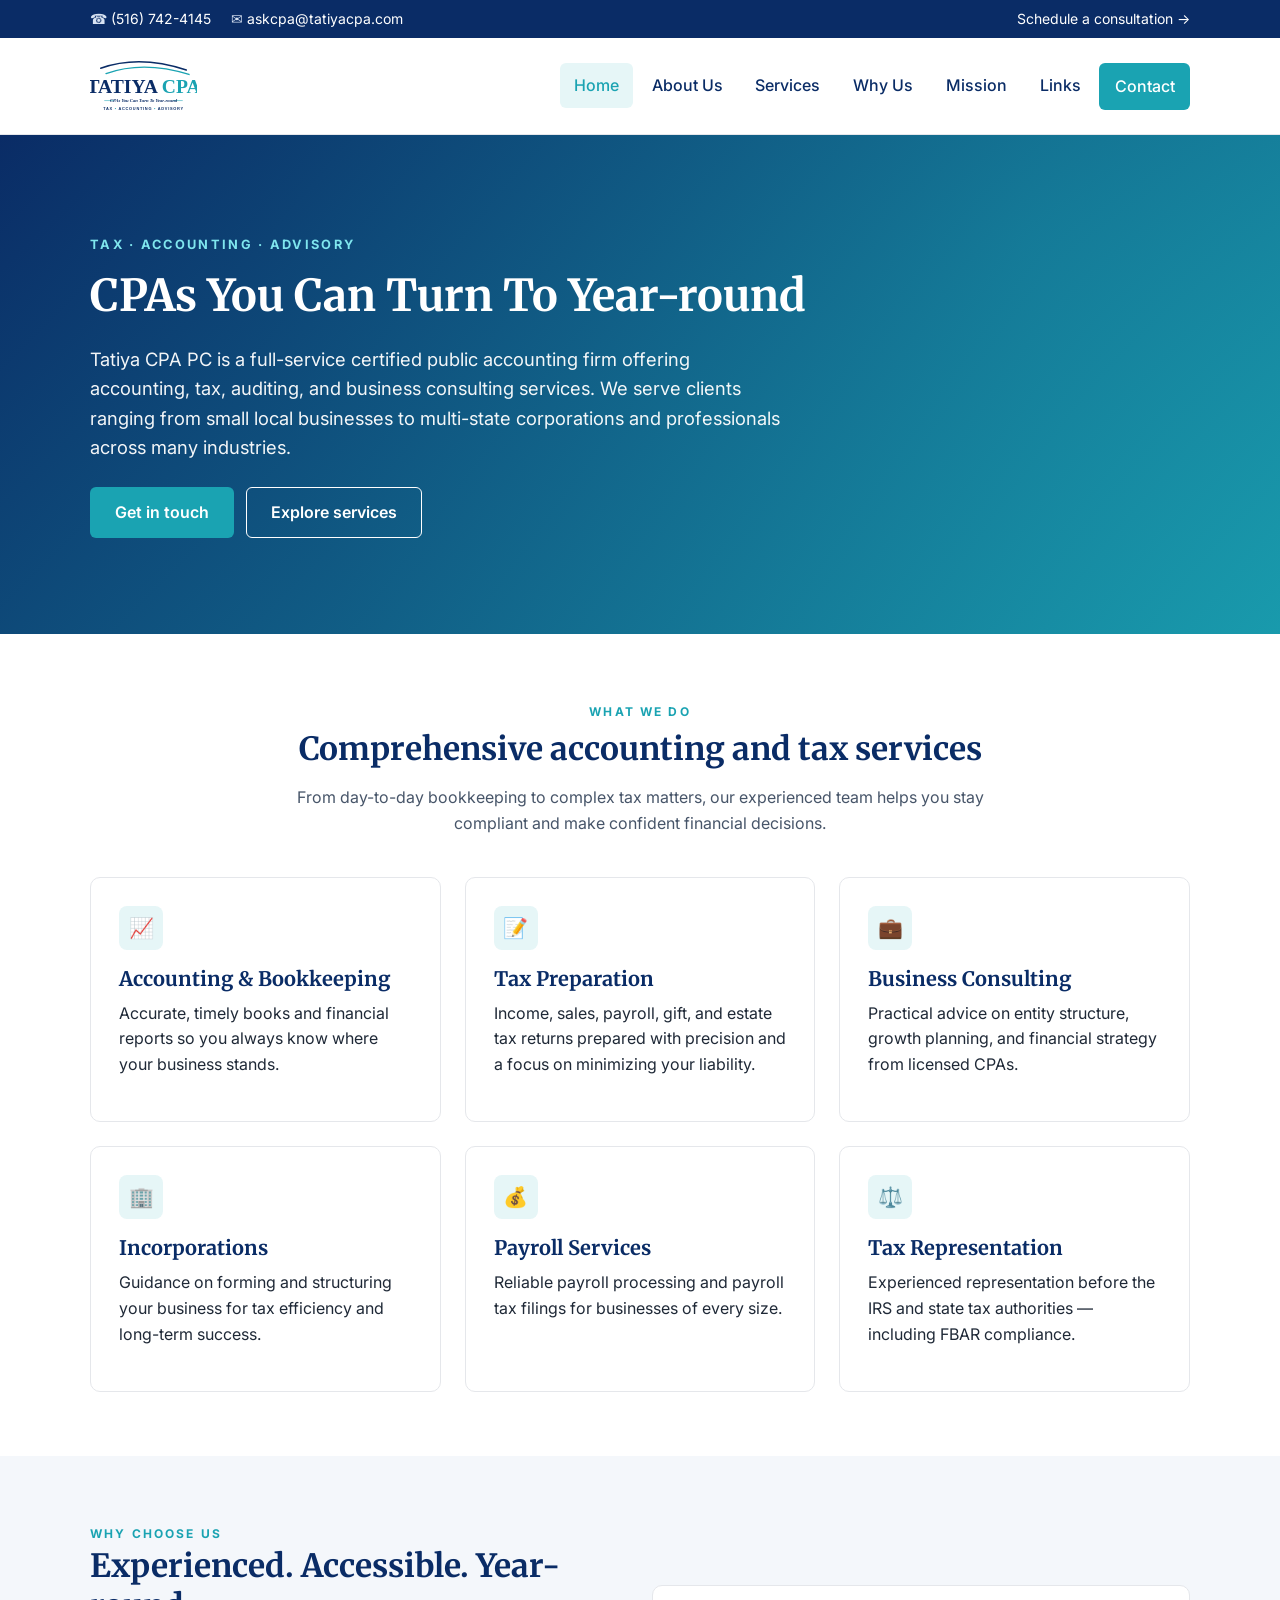
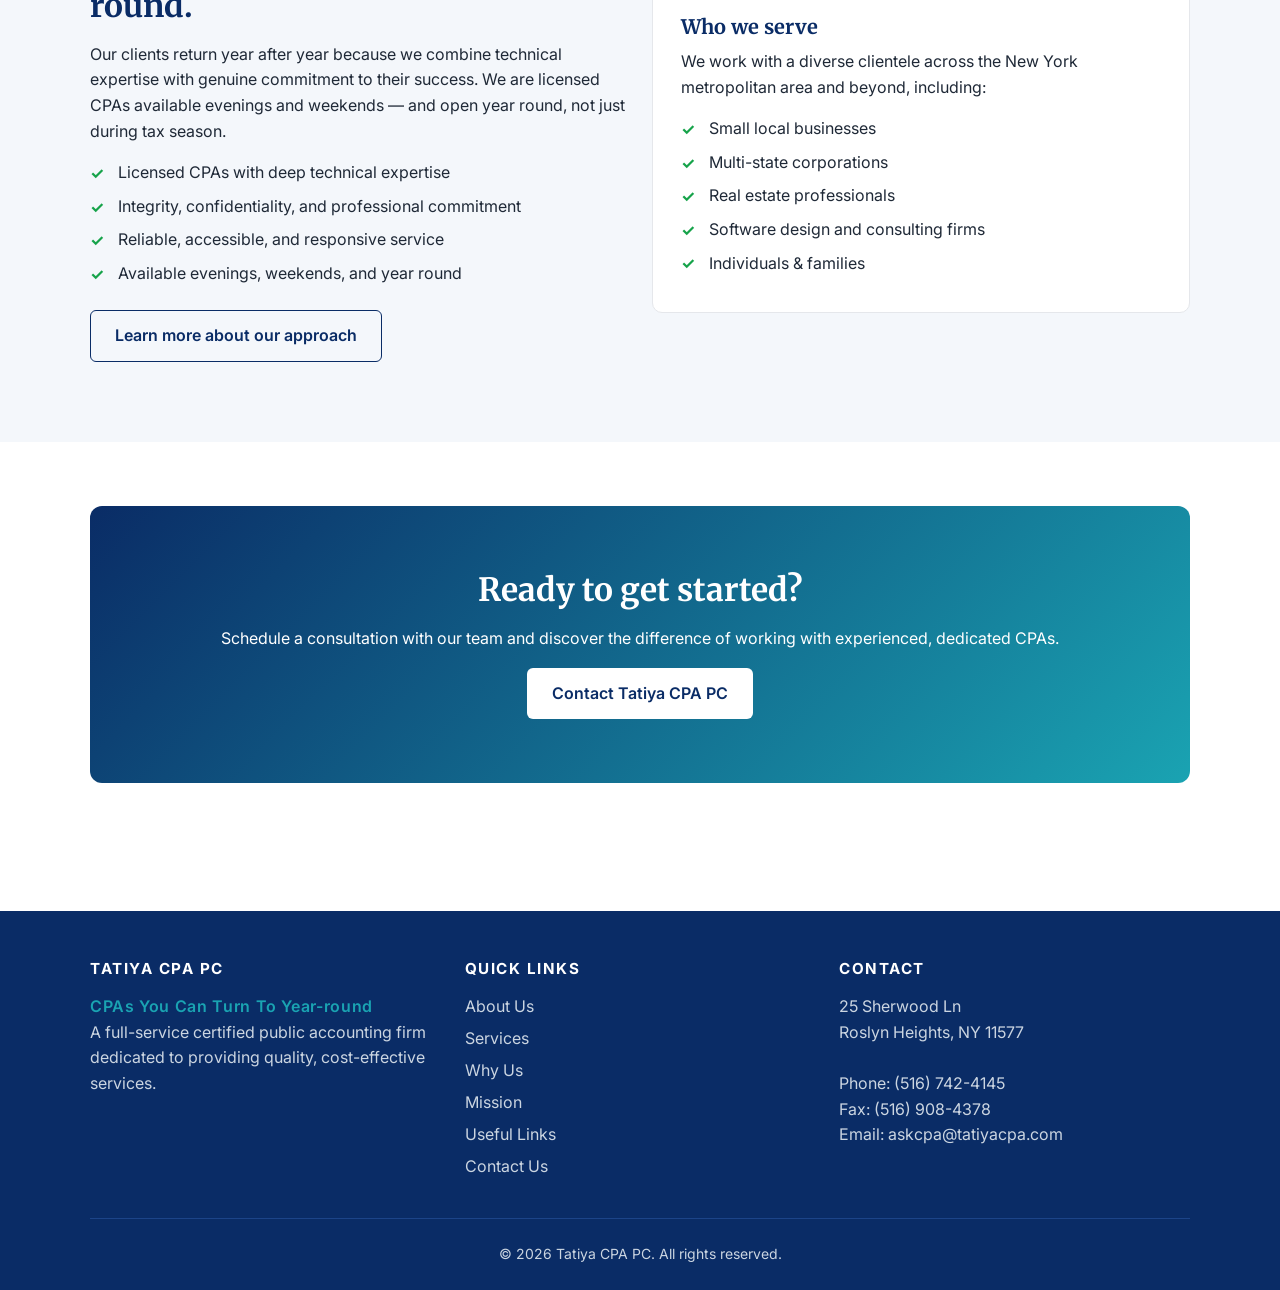
==== index.html @ ddf85a4d "Build Tatiya CPA static site for Cloudflare Pages - Pages: home, about, services, why us, mission, l" ====
<!DOCTYPE html>
<html lang="en">
<head>
  <meta charset="UTF-8" />
  <meta name="viewport" content="width=device-width, initial-scale=1.0" />
  <title>Tatiya CPA PC | Accounting, Tax & Business Consulting</title>
  <meta name="description" content="Tatiya CPA PC is a full-service CPA firm offering accounting, tax preparation, auditing, payroll, and business consulting services in Roslyn Heights, NY." />
  <link rel="preconnect" href="https://fonts.googleapis.com" />
  <link rel="preconnect" href="https://fonts.gstatic.com" crossorigin />
  <link href="https://fonts.googleapis.com/css2?family=Inter:wght@400;500;600;700&family=Merriweather:wght@700;900&display=swap" rel="stylesheet" />
  <link rel="icon" type="image/svg+xml" href="/assets/img/favicon.svg" />
  <link rel="stylesheet" href="/assets/css/styles.css" />
</head>
<body>
  <div class="topbar">
    <div class="container">
      <div class="topbar__contact">
        <span>&#9742; <a href="tel:+15167424145">(516) 742-4145</a></span>
        <span>&#9993; <a href="mailto:askcpa@tatiyacpa.com">askcpa@tatiyacpa.com</a></span>
      </div>
      <div>
        <a href="/contact-us.html">Schedule a consultation &rarr;</a>
      </div>
    </div>
  </div>

  <header class="site-header">
    <div class="container">
      <a class="brand" href="/" aria-label="Tatiya CPA - Home">
        <img src="/assets/img/logo.svg" alt="Tatiya CPA - CPAs You Can Turn To Year-round - Tax, Accounting, Advisory" />
      </a>
      <button class="nav-toggle" aria-controls="primary-nav" aria-expanded="false">&#9776;</button>
      <nav class="nav" id="primary-nav" aria-label="Primary">
        <ul>
          <li><a data-href="/" href="/">Home</a></li>
          <li><a data-href="/about-us.html" href="/about-us.html">About Us</a></li>
          <li><a data-href="/services.html" href="/services.html">Services</a></li>
          <li><a data-href="/why-us.html" href="/why-us.html">Why Us</a></li>
          <li><a data-href="/mission.html" href="/mission.html">Mission</a></li>
          <li><a data-href="/links.html" href="/links.html">Links</a></li>
          <li><a class="btn btn-primary" href="/contact-us.html">Contact</a></li>
        </ul>
      </nav>
    </div>
  </header>

  <section class="hero">
    <div class="container">
      <span class="eyebrow" style="color:#7fe6ee;font-weight:700;letter-spacing:0.18em;text-transform:uppercase;font-size:0.8rem;display:inline-block;margin-bottom:0.75rem;">Tax &middot; Accounting &middot; Advisory</span>
      <h1>CPAs You Can Turn To Year-round</h1>
      <p class="lead">
        Tatiya CPA PC is a full-service certified public accounting firm offering
        accounting, tax, auditing, and business consulting services. We serve
        clients ranging from small local businesses to multi-state corporations
        and professionals across many industries.
      </p>
      <div class="hero__actions">
        <a class="btn btn-primary" href="/contact-us.html">Get in touch</a>
        <a class="btn btn-secondary" href="/services.html">Explore services</a>
      </div>
    </div>
  </section>

  <section class="section">
    <div class="container">
      <div class="section-head">
        <span class="eyebrow">What we do</span>
        <h2>Comprehensive accounting and tax services</h2>
        <p>From day-to-day bookkeeping to complex tax matters, our experienced team helps you stay compliant and make confident financial decisions.</p>
      </div>
      <div class="grid grid-3">
        <article class="card">
          <div class="icon">&#128200;</div>
          <h3>Accounting &amp; Bookkeeping</h3>
          <p>Accurate, timely books and financial reports so you always know where your business stands.</p>
        </article>
        <article class="card">
          <div class="icon">&#128221;</div>
          <h3>Tax Preparation</h3>
          <p>Income, sales, payroll, gift, and estate tax returns prepared with precision and a focus on minimizing your liability.</p>
        </article>
        <article class="card">
          <div class="icon">&#128188;</div>
          <h3>Business Consulting</h3>
          <p>Practical advice on entity structure, growth planning, and financial strategy from licensed CPAs.</p>
        </article>
        <article class="card">
          <div class="icon">&#127970;</div>
          <h3>Incorporations</h3>
          <p>Guidance on forming and structuring your business for tax efficiency and long-term success.</p>
        </article>
        <article class="card">
          <div class="icon">&#128176;</div>
          <h3>Payroll Services</h3>
          <p>Reliable payroll processing and payroll tax filings for businesses of every size.</p>
        </article>
        <article class="card">
          <div class="icon">&#9878;&#65039;</div>
          <h3>Tax Representation</h3>
          <p>Experienced representation before the IRS and state tax authorities &mdash; including FBAR compliance.</p>
        </article>
      </div>
    </div>
  </section>

  <section class="section section--alt">
    <div class="container">
      <div class="grid grid-2" style="align-items:center;">
        <div>
          <span class="eyebrow" style="color:#1aa3b2;font-weight:700;letter-spacing:0.18em;text-transform:uppercase;font-size:0.75rem;">Why choose us</span>
          <h2>Experienced. Accessible. Year-round.</h2>
          <p>Our clients return year after year because we combine technical expertise with genuine commitment to their success. We are licensed CPAs available evenings and weekends &mdash; and open year round, not just during tax season.</p>
          <ul class="checklist">
            <li>Licensed CPAs with deep technical expertise</li>
            <li>Integrity, confidentiality, and professional commitment</li>
            <li>Reliable, accessible, and responsive service</li>
            <li>Available evenings, weekends, and year round</li>
          </ul>
          <p style="margin-top:1.5rem;"><a class="btn btn-secondary" href="/why-us.html">Learn more about our approach</a></p>
        </div>
        <div>
          <div class="card">
            <h3 class="mt-0">Who we serve</h3>
            <p>We work with a diverse clientele across the New York metropolitan area and beyond, including:</p>
            <ul class="checklist">
              <li>Small local businesses</li>
              <li>Multi-state corporations</li>
              <li>Real estate professionals</li>
              <li>Software design and consulting firms</li>
              <li>Individuals &amp; families</li>
            </ul>
          </div>
        </div>
      </div>
    </div>
  </section>

  <section class="section">
    <div class="container">
      <div class="cta">
        <h2>Ready to get started?</h2>
        <p>Schedule a consultation with our team and discover the difference of working with experienced, dedicated CPAs.</p>
        <a class="btn btn-primary" href="/contact-us.html">Contact Tatiya CPA PC</a>
      </div>
    </div>
  </section>

  <footer class="footer">
    <div class="container">
      <div class="grid grid-3">
        <div>
          <h4>Tatiya CPA PC</h4>
          <p><span class="brand-tag">CPAs You Can Turn To Year-round</span><br />A full-service certified public accounting firm dedicated to providing quality, cost-effective services.</p>
        </div>
        <div>
          <h4>Quick Links</h4>
          <ul>
            <li><a href="/about-us.html">About Us</a></li>
            <li><a href="/services.html">Services</a></li>
            <li><a href="/why-us.html">Why Us</a></li>
            <li><a href="/mission.html">Mission</a></li>
            <li><a href="/links.html">Useful Links</a></li>
            <li><a href="/contact-us.html">Contact Us</a></li>
          </ul>
        </div>
        <div>
          <h4>Contact</h4>
          <p>
            25 Sherwood Ln<br />
            Roslyn Heights, NY 11577<br />
            <br />
            Phone: <a href="tel:+15167424145">(516) 742-4145</a><br />
            Fax: (516) 908-4378<br />
            Email: <a href="mailto:askcpa@tatiyacpa.com">askcpa@tatiyacpa.com</a>
          </p>
        </div>
      </div>
      <div class="footer__bottom">
        &copy; <span id="year"></span> Tatiya CPA PC. All rights reserved.
      </div>
    </div>
  </footer>

  <script src="/assets/js/main.js"></script>
</body>
</html>
---- assets/css/styles.css ----
/* ===== Reset & Base ===== */
*,*::before,*::after { box-sizing: border-box; }
html { scroll-behavior: smooth; }
body {
  margin: 0;
  font-family: "Inter", -apple-system, BlinkMacSystemFont, "Segoe UI", Roboto, "Helvetica Neue", Arial, sans-serif;
  color: #1f2937;
  line-height: 1.6;
  background: #ffffff;
}
img { max-width: 100%; display: block; }
a { color: #0a2c66; text-decoration: none; }
a:hover { color: #1aa3b2; text-decoration: underline; }
h1,h2,h3,h4 {
  font-family: "Merriweather", Georgia, "Times New Roman", serif;
  color: #0a2c66;
  line-height: 1.25;
  margin: 0 0 0.5em;
}
h1 { font-size: clamp(2rem, 4vw, 2.75rem); }
h2 { font-size: clamp(1.5rem, 3vw, 2rem); }
h3 { font-size: 1.25rem; }
p { margin: 0 0 1em; }

/* ===== Layout ===== */
.container {
  max-width: 1140px;
  margin: 0 auto;
  padding: 0 1.25rem;
}

.section { padding: 4rem 0; }
.section--alt { background: #f4f7fb; }

/* ===== Top bar ===== */
.topbar {
  background: #0a2c66;
  color: #d8e3f3;
  font-size: 0.875rem;
}
.topbar .container {
  display: flex;
  justify-content: space-between;
  align-items: center;
  padding-top: 0.5rem;
  padding-bottom: 0.5rem;
  flex-wrap: wrap;
  gap: 0.75rem;
}
.topbar a { color: #ffffff; }
.topbar__contact span { margin-right: 1rem; }
.topbar__contact span:last-child { margin-right: 0; }

/* ===== Header / Nav ===== */
.site-header {
  background: #ffffff;
  border-bottom: 1px solid #e5e7eb;
  position: sticky;
  top: 0;
  z-index: 50;
}
.site-header .container {
  display: flex;
  justify-content: space-between;
  align-items: center;
  padding-top: 1rem;
  padding-bottom: 1rem;
}
.brand {
  display: flex;
  align-items: center;
  gap: 0.75rem;
  text-decoration: none;
}
.brand img {
  height: 64px;
  width: auto;
  display: block;
}
@media (max-width: 480px) {
  .brand img { height: 52px; }
}

.nav-toggle {
  display: none;
  background: none;
  border: 1px solid #cbd5e1;
  border-radius: 6px;
  padding: 0.5rem 0.75rem;
  cursor: pointer;
  font-size: 1.25rem;
  color: #0a2c66;
}

.nav { display: flex; }
.nav ul {
  list-style: none;
  display: flex;
  gap: 0.25rem;
  margin: 0;
  padding: 0;
}
.nav a {
  display: inline-block;
  padding: 0.6rem 0.9rem;
  color: #0a2c66;
  text-decoration: none;
  font-weight: 500;
  border-radius: 6px;
  transition: background 0.15s ease, color 0.15s ease;
}
.nav a:hover, .nav a[aria-current="page"] {
  background: #e6f6f7;
  color: #1aa3b2;
}
.nav a.btn-primary { color: #ffffff; }

/* ===== Buttons ===== */
.btn {
  display: inline-block;
  padding: 0.75rem 1.5rem;
  border-radius: 6px;
  font-weight: 600;
  text-decoration: none;
  transition: transform 0.15s ease, box-shadow 0.15s ease, background 0.15s ease;
  border: 1px solid transparent;
  cursor: pointer;
}
.btn-primary { background: #1aa3b2; color: #fff; }
.btn-primary:hover { background: #168a96; color: #fff; text-decoration: none; box-shadow: 0 6px 14px rgba(26, 163, 178, 0.25); }
.btn-secondary {
  background: transparent;
  color: #0a2c66;
  border-color: #0a2c66;
}
.btn-secondary:hover { background: #0a2c66; color: #fff; text-decoration: none; }

/* ===== Hero ===== */
.hero {
  background:
    linear-gradient(135deg, rgba(10, 44, 102, 0.94) 0%, rgba(26, 163, 178, 0.88) 100%),
    radial-gradient(circle at 80% 20%, #1aa3b2 0%, #0a2c66 70%);
  color: #ffffff;
  padding: 6rem 0;
}
.hero h1 { color: #fff; }
.hero p.lead { font-size: 1.15rem; max-width: 700px; opacity: 0.95; }
.hero__actions { display: flex; gap: 0.75rem; flex-wrap: wrap; margin-top: 1.5rem; }
.hero .btn-secondary { color: #fff; border-color: #ffffff; }
.hero .btn-secondary:hover { background: #ffffff; color: #0a2c66; }

/* ===== Features / Cards ===== */
.grid { display: grid; gap: 1.5rem; }
.grid-2 { grid-template-columns: repeat(auto-fit, minmax(280px, 1fr)); }
.grid-3 { grid-template-columns: repeat(auto-fit, minmax(260px, 1fr)); }
.grid-4 { grid-template-columns: repeat(auto-fit, minmax(220px, 1fr)); }

.card {
  background: #ffffff;
  border: 1px solid #e5e7eb;
  border-radius: 10px;
  padding: 1.75rem;
  transition: transform 0.15s ease, box-shadow 0.15s ease, border-color 0.15s ease;
}
.card:hover {
  transform: translateY(-2px);
  box-shadow: 0 10px 25px rgba(10, 44, 102, 0.08);
  border-color: #b8e6ea;
}
.card h3 { margin-top: 0; }

.icon {
  width: 44px;
  height: 44px;
  border-radius: 8px;
  background: #e6f6f7;
  color: #1aa3b2;
  display: grid;
  place-items: center;
  margin-bottom: 1rem;
  font-size: 1.25rem;
  font-weight: 700;
}

/* ===== Section heads ===== */
.section-head { text-align: center; max-width: 720px; margin: 0 auto 2.5rem; }
.section-head .eyebrow {
  display: inline-block;
  letter-spacing: 0.18em;
  font-size: 0.75rem;
  text-transform: uppercase;
  color: #1aa3b2;
  font-weight: 700;
  margin-bottom: 0.5rem;
}
.section-head p { color: #475569; }

/* ===== Lists ===== */
.checklist { list-style: none; padding: 0; margin: 0; }
.checklist li {
  position: relative;
  padding-left: 1.75rem;
  margin-bottom: 0.5rem;
}
.checklist li::before {
  content: "\2713";
  color: #16a34a;
  font-weight: 700;
  position: absolute;
  left: 0;
  top: 0.05rem;
}

/* ===== CTA banner ===== */
.cta {
  background: linear-gradient(135deg, #0a2c66 0%, #1aa3b2 100%);
  color: #fff;
  text-align: center;
  padding: 4rem 1rem;
  border-radius: 12px;
}
.cta h2 { color: #fff; }
.cta .btn-primary { background: #ffffff; color: #0a2c66; }
.cta .btn-primary:hover { background: #f1f5f9; color: #0a2c66; }

/* ===== Page header (inner pages) ===== */
.page-header {
  background: linear-gradient(135deg, #0a2c66 0%, #1aa3b2 100%);
  color: #fff;
  padding: 4rem 0 3rem;
}
.page-header h1 { color: #fff; margin-bottom: 0.5rem; }
.breadcrumb { font-size: 0.875rem; color: #cbd5e1; }
.breadcrumb a { color: #ffffff; }

/* ===== Contact ===== */
.contact-grid {
  display: grid;
  grid-template-columns: 1fr 1fr;
  gap: 2rem;
}
@media (max-width: 768px) {
  .contact-grid { grid-template-columns: 1fr; }
}
.contact-info p { margin: 0 0 0.5rem; }
.contact-info strong { color: #0a2c66; display: block; margin-top: 1rem; }

form .field { margin-bottom: 1rem; }
form label { display: block; font-weight: 500; margin-bottom: 0.35rem; color: #0a2c66; }
form input, form textarea, form select {
  width: 100%;
  padding: 0.65rem 0.85rem;
  border: 1px solid #cbd5e1;
  border-radius: 6px;
  font-size: 1rem;
  font-family: inherit;
  background: #ffffff;
  transition: border-color 0.15s ease, box-shadow 0.15s ease;
}
form input:focus, form textarea:focus, form select:focus {
  outline: none;
  border-color: #1aa3b2;
  box-shadow: 0 0 0 3px rgba(26, 163, 178, 0.18);
}
form textarea { min-height: 140px; resize: vertical; }
.form-note { font-size: 0.875rem; color: #64748b; }

/* ===== Footer ===== */
.footer {
  background: #0a2c66;
  color: #cbd5e1;
  padding: 3rem 0 1.5rem;
  margin-top: 4rem;
}
.footer h4 { color: #ffffff; font-family: inherit; font-size: 0.95rem; text-transform: uppercase; letter-spacing: 0.1em; margin: 0 0 1rem; }
.footer a { color: #cbd5e1; }
.footer a:hover { color: #ffffff; }
.footer ul { list-style: none; padding: 0; margin: 0; }
.footer ul li { margin-bottom: 0.4rem; }
.footer__bottom {
  border-top: 1px solid #1c4488;
  margin-top: 2rem;
  padding-top: 1.5rem;
  text-align: center;
  font-size: 0.875rem;
}
.footer .brand-tag {
  color: #1aa3b2;
  font-weight: 600;
  letter-spacing: 0.04em;
}

/* ===== Responsive nav ===== */
@media (max-width: 880px) {
  .nav-toggle { display: inline-block; }
  .nav {
    display: none;
    position: absolute;
    top: 100%;
    left: 0;
    right: 0;
    background: #ffffff;
    border-bottom: 1px solid #e5e7eb;
    padding: 0.5rem 1.25rem 1rem;
  }
  .site-header { position: relative; }
  .nav.open { display: block; }
  .nav ul { flex-direction: column; gap: 0; }
  .nav a { display: block; padding: 0.75rem 0.5rem; border-bottom: 1px solid #f1f5f9; border-radius: 0; }
  .topbar__contact { font-size: 0.8rem; }
}

/* ===== Utilities ===== */
.text-center { text-align: center; }
.mt-0 { margin-top: 0; }
.mb-0 { margin-bottom: 0; }
.muted { color: #64748b; }
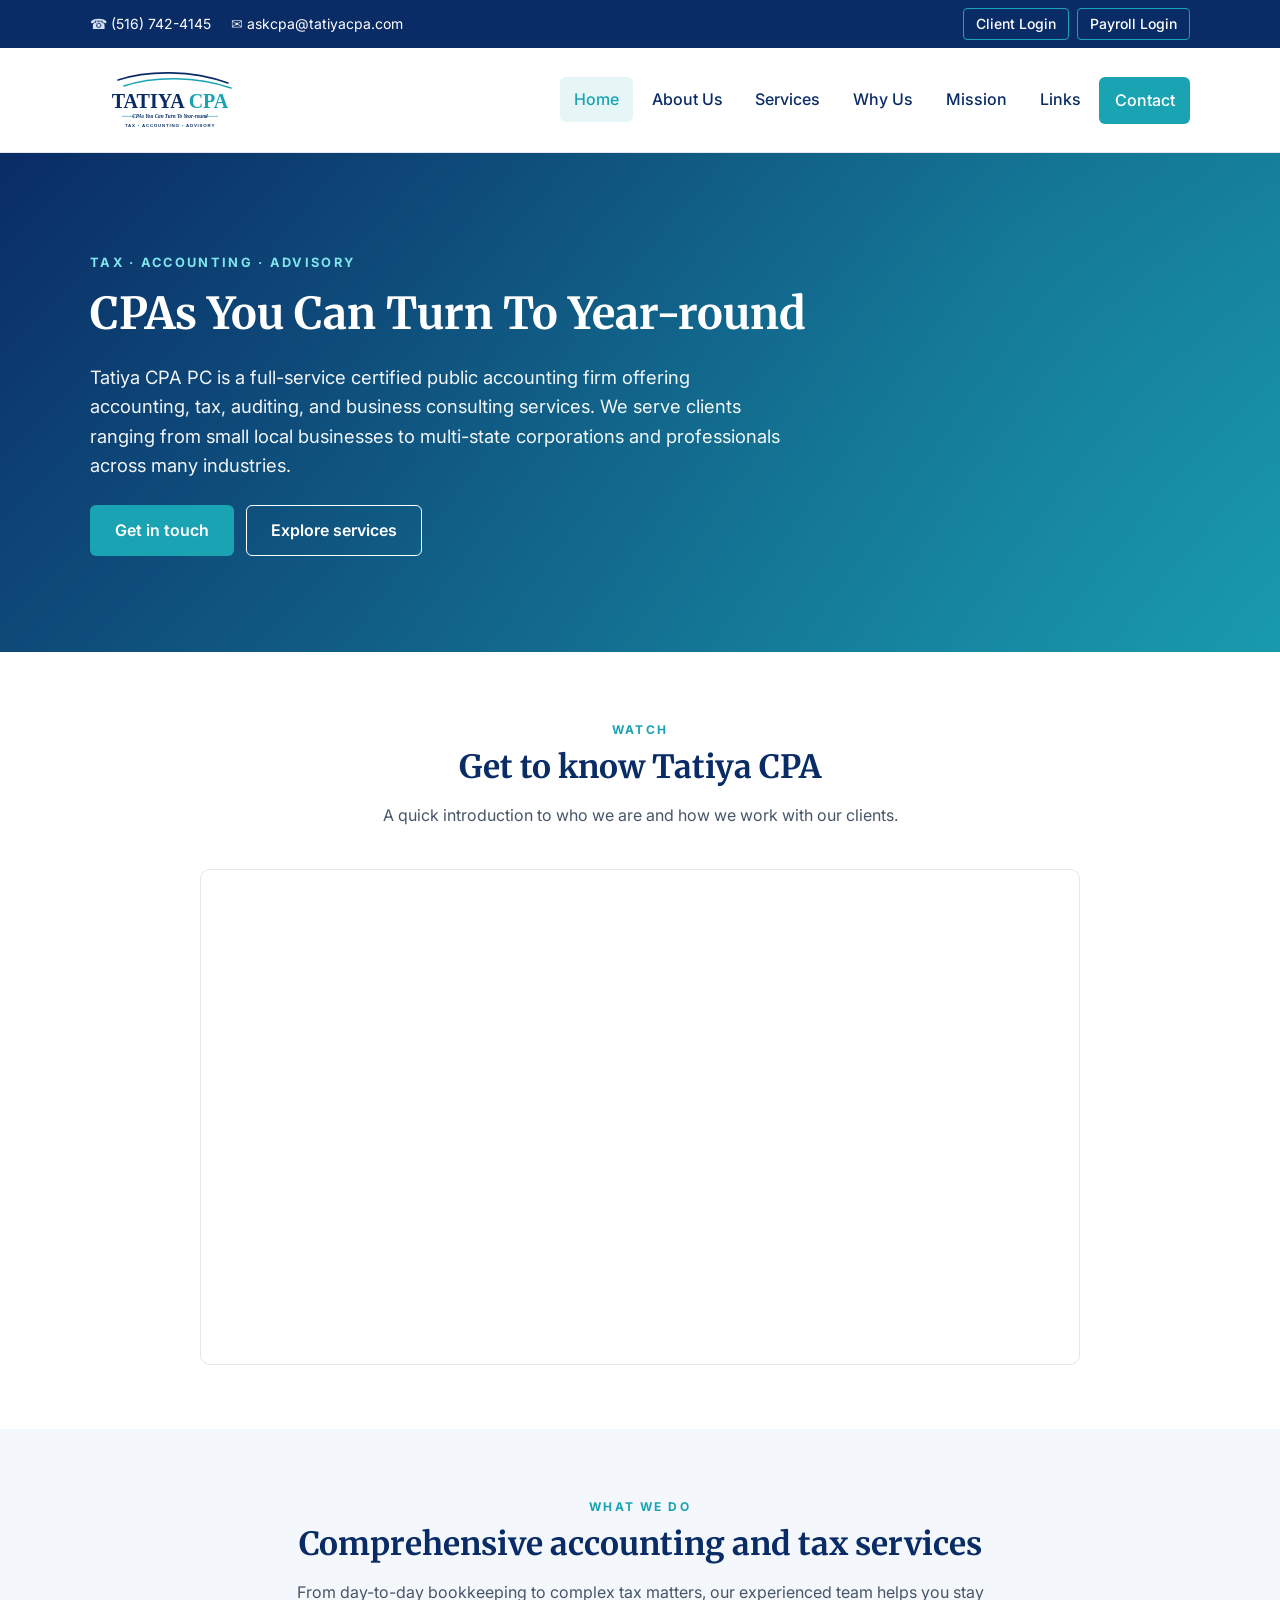
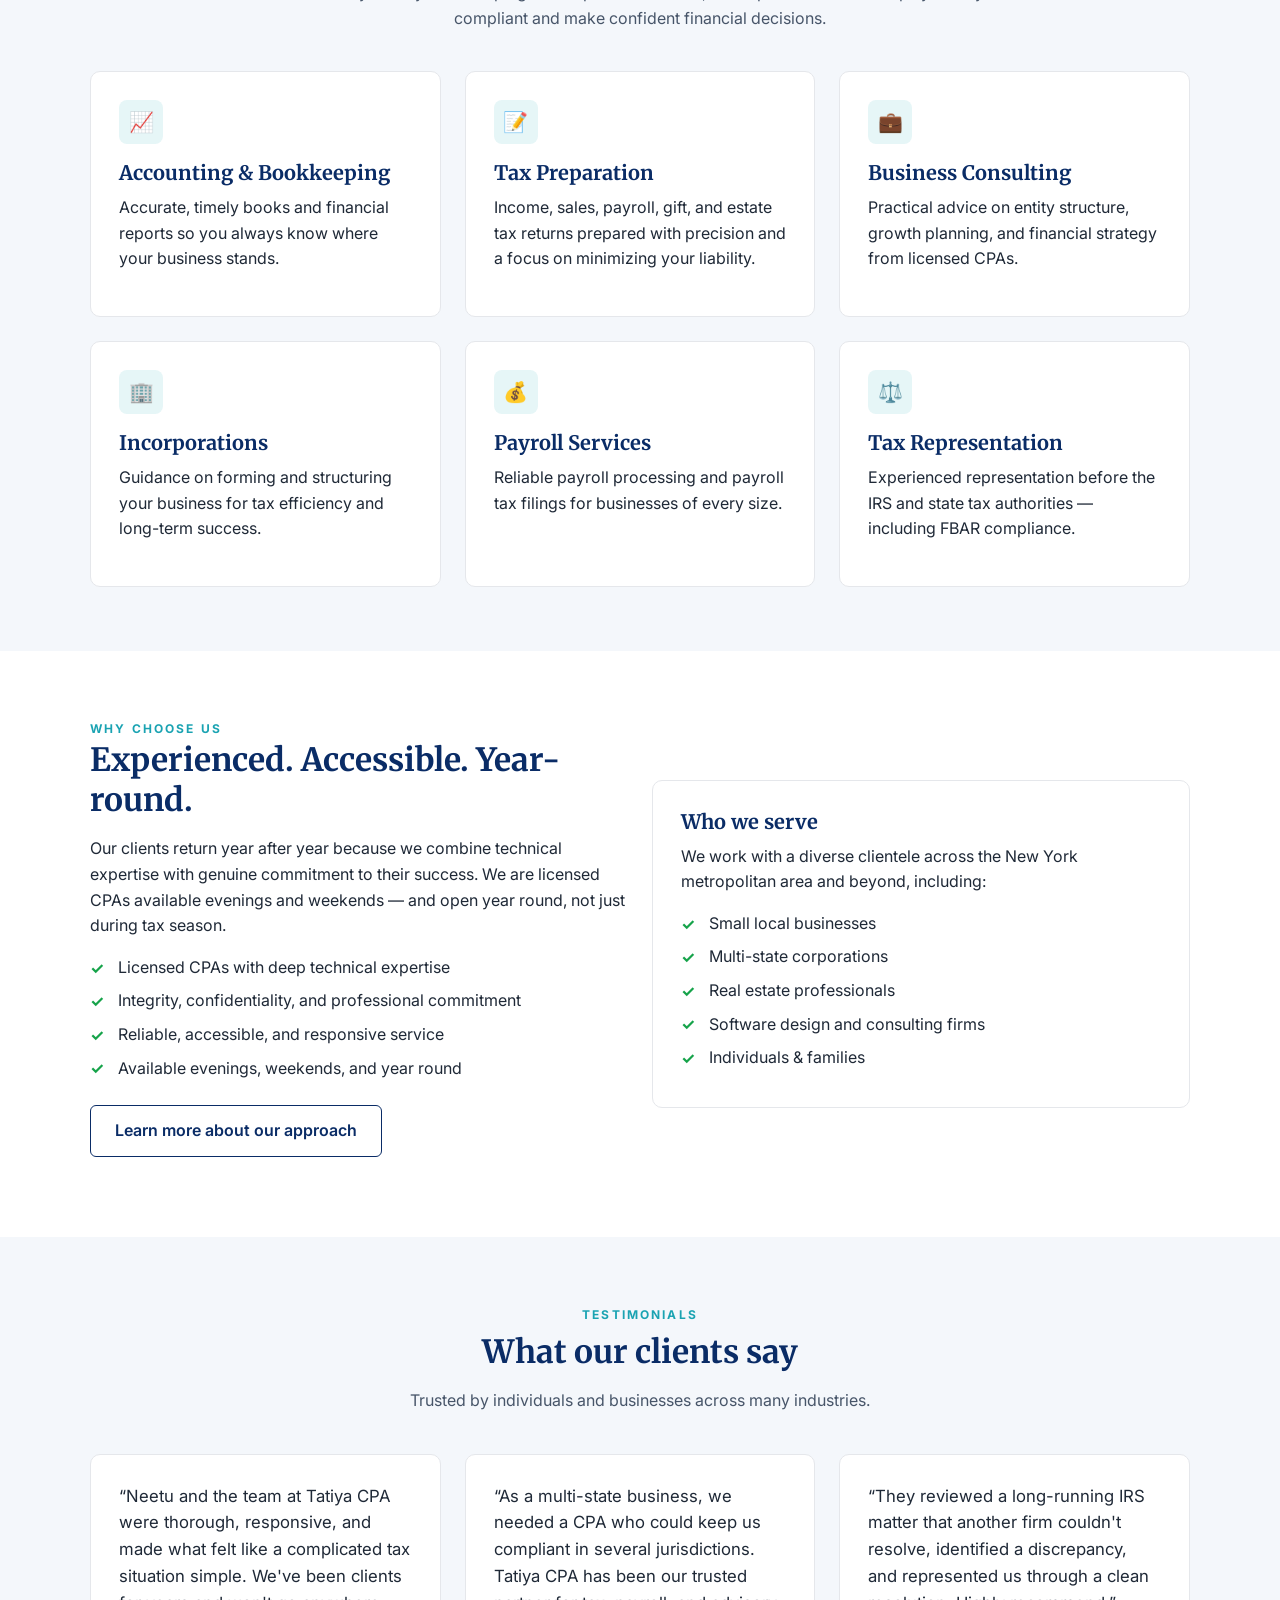
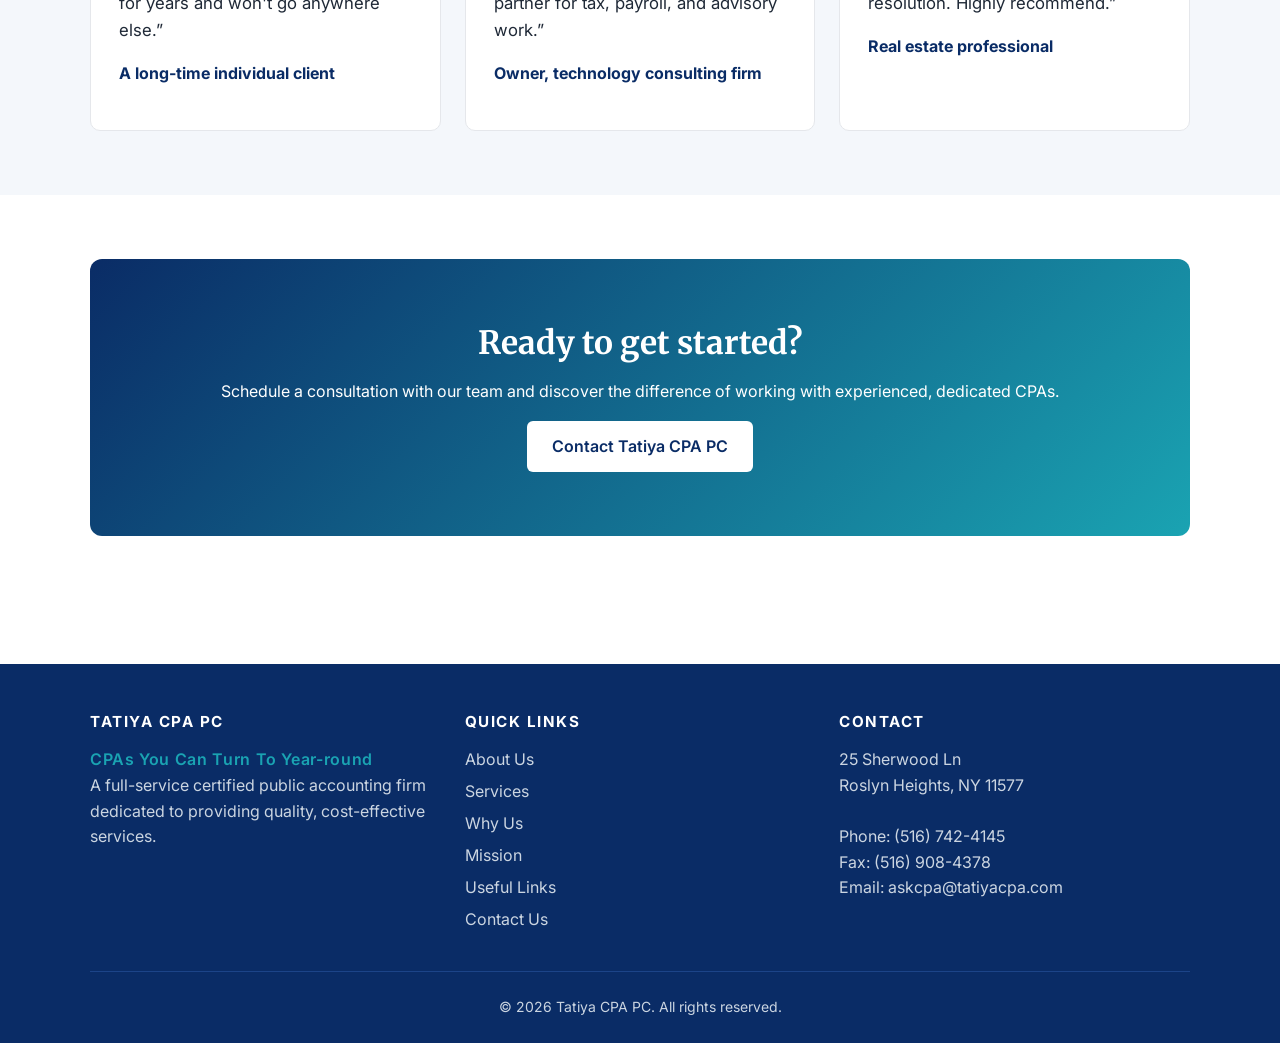
==== commit baef06b8: "Add Client/Payroll login, intro video, and testimonials sections - Topbar (all pages): Client Login " ====
--- a/index.html
+++ b/index.html
@@ -18,8 +18,9 @@
         <span>&#9742; <a href="tel:+15167424145">(516) 742-4145</a></span>
         <span>&#9993; <a href="mailto:askcpa@tatiyacpa.com">askcpa@tatiyacpa.com</a></span>
       </div>
-      <div>
-        <a href="/contact-us.html">Schedule a consultation &rarr;</a>
+      <div class="topbar__logins">
+        <a href="https://tatiyacpa.securefilepro.com/portal/" target="_blank" rel="noopener">Client Login</a>
+        <a href="/log-in.html">Payroll Login</a>
       </div>
     </div>
   </div>
@@ -61,7 +62,29 @@
     </div>
   </section>
 
+  <!-- Intro video section. TODO: replace YOUTUBE_VIDEO_ID below with the real video ID from the original tatiyacpa.com homepage embed. -->
   <section class="section">
+    <div class="container">
+      <div class="section-head">
+        <span class="eyebrow">Watch</span>
+        <h2>Get to know Tatiya CPA</h2>
+        <p>A quick introduction to who we are and how we work with our clients.</p>
+      </div>
+      <div class="card" style="padding: 0; overflow: hidden; max-width: 880px; margin: 0 auto;">
+        <div style="position: relative; padding-bottom: 56.25%; height: 0;">
+          <iframe
+            title="Tatiya CPA introduction video"
+            src="https://www.youtube-nocookie.com/embed/YOUTUBE_VIDEO_ID"
+            style="position: absolute; top: 0; left: 0; width: 100%; height: 100%; border: 0;"
+            loading="lazy"
+            allow="accelerometer; autoplay; clipboard-write; encrypted-media; gyroscope; picture-in-picture"
+            allowfullscreen></iframe>
+        </div>
+      </div>
+    </div>
+  </section>
+
+  <section class="section section--alt">
     <div class="container">
       <div class="section-head">
         <span class="eyebrow">What we do</span>
@@ -103,7 +126,7 @@
     </div>
   </section>
 
-  <section class="section section--alt">
+  <section class="section">
     <div class="container">
       <div class="grid grid-2" style="align-items:center;">
         <div>
@@ -135,6 +158,31 @@
     </div>
   </section>
 
+  <!-- Testimonials. TODO: replace placeholder quotes/names below with the real client testimonials from the original tatiyacpa.com homepage. -->
+  <section class="section section--alt">
+    <div class="container">
+      <div class="section-head">
+        <span class="eyebrow">Testimonials</span>
+        <h2>What our clients say</h2>
+        <p>Trusted by individuals and businesses across many industries.</p>
+      </div>
+      <div class="grid grid-3">
+        <article class="card">
+          <p style="font-size:1.05rem;">&ldquo;Neetu and the team at Tatiya CPA were thorough, responsive, and made what felt like a complicated tax situation simple. We've been clients for years and won't go anywhere else.&rdquo;</p>
+          <p class="muted" style="margin-top:1rem;"><strong style="color:#0a2c66;">A long-time individual client</strong></p>
+        </article>
+        <article class="card">
+          <p style="font-size:1.05rem;">&ldquo;As a multi-state business, we needed a CPA who could keep us compliant in several jurisdictions. Tatiya CPA has been our trusted partner for tax, payroll, and advisory work.&rdquo;</p>
+          <p class="muted" style="margin-top:1rem;"><strong style="color:#0a2c66;">Owner, technology consulting firm</strong></p>
+        </article>
+        <article class="card">
+          <p style="font-size:1.05rem;">&ldquo;They reviewed a long-running IRS matter that another firm couldn't resolve, identified a discrepancy, and represented us through a clean resolution. Highly recommend.&rdquo;</p>
+          <p class="muted" style="margin-top:1rem;"><strong style="color:#0a2c66;">Real estate professional</strong></p>
+        </article>
+      </div>
+    </div>
+  </section>
+
   <section class="section">
     <div class="container">
       <div class="cta">
--- a/assets/css/styles.css
+++ b/assets/css/styles.css
@@ -50,6 +50,18 @@
 .topbar a { color: #ffffff; }
 .topbar__contact span { margin-right: 1rem; }
 .topbar__contact span:last-child { margin-right: 0; }
+.topbar__logins { display: flex; gap: 0.5rem; align-items: center; }
+.topbar__logins a {
+  display: inline-block;
+  padding: 0.25rem 0.75rem;
+  border: 1px solid #1aa3b2;
+  border-radius: 4px;
+  text-decoration: none;
+  font-weight: 500;
+  transition: background 0.15s ease;
+}
+.topbar__logins a:hover { background: #1aa3b2; text-decoration: none; }
+.topbar__logins a + a { margin-left: 0; }
 
 /* ===== Header / Nav ===== */
 .site-header {
@@ -73,12 +85,12 @@
   text-decoration: none;
 }
 .brand img {
-  height: 64px;
+  height: 72px;
   width: auto;
   display: block;
 }
 @media (max-width: 480px) {
-  .brand img { height: 52px; }
+  .brand img { height: 56px; }
 }
 
 .nav-toggle {
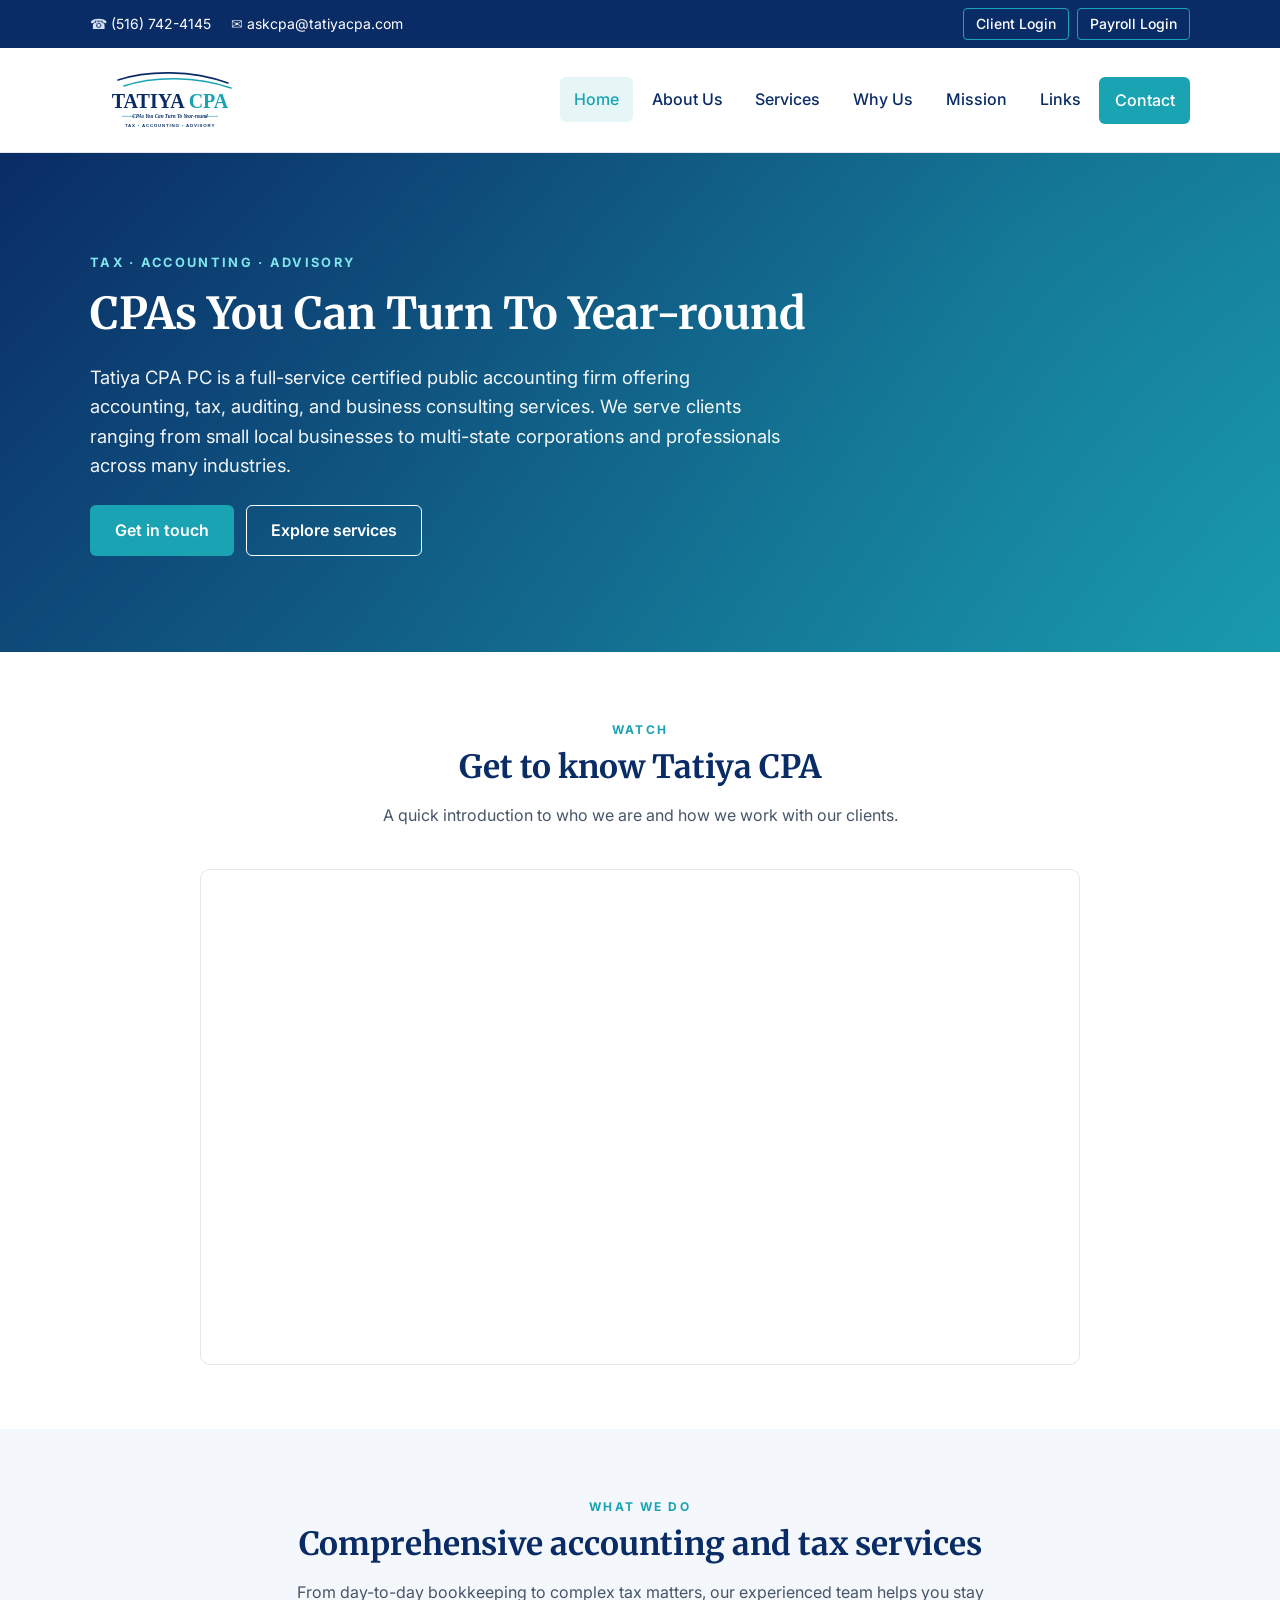
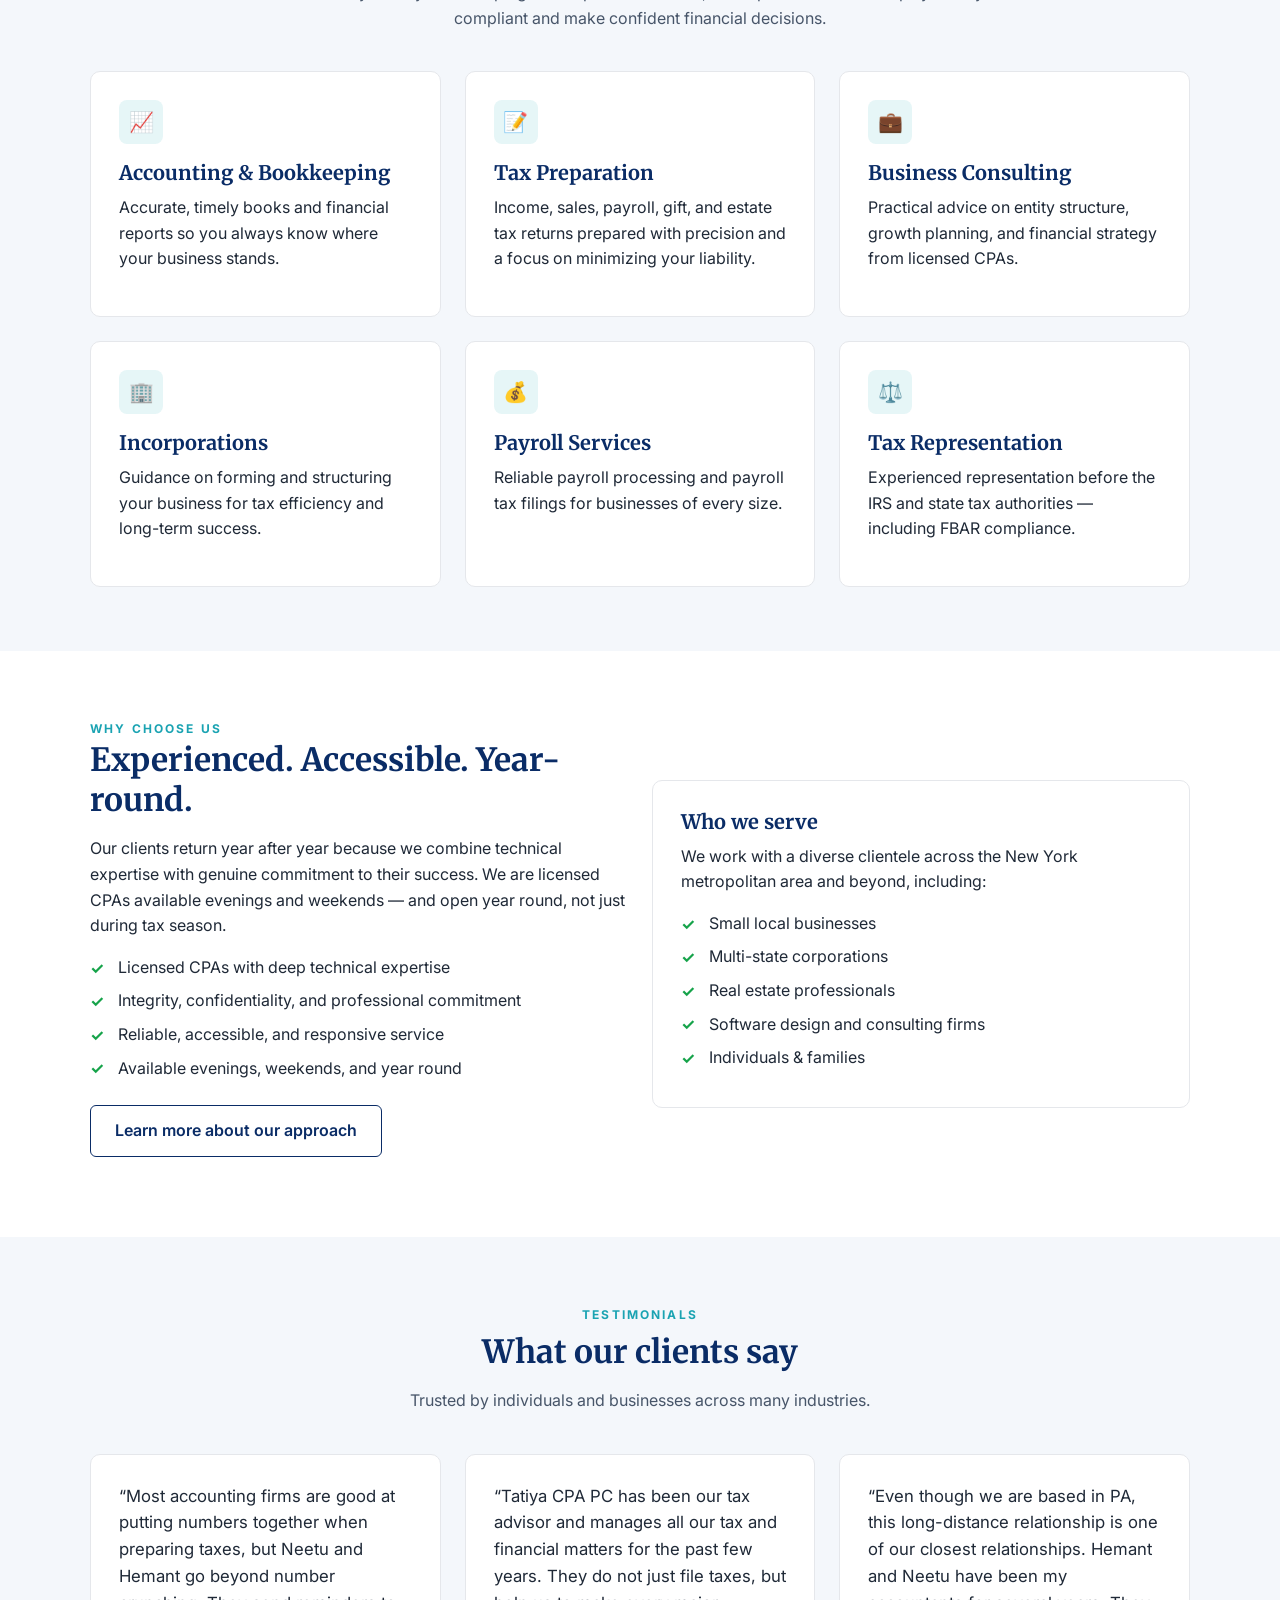
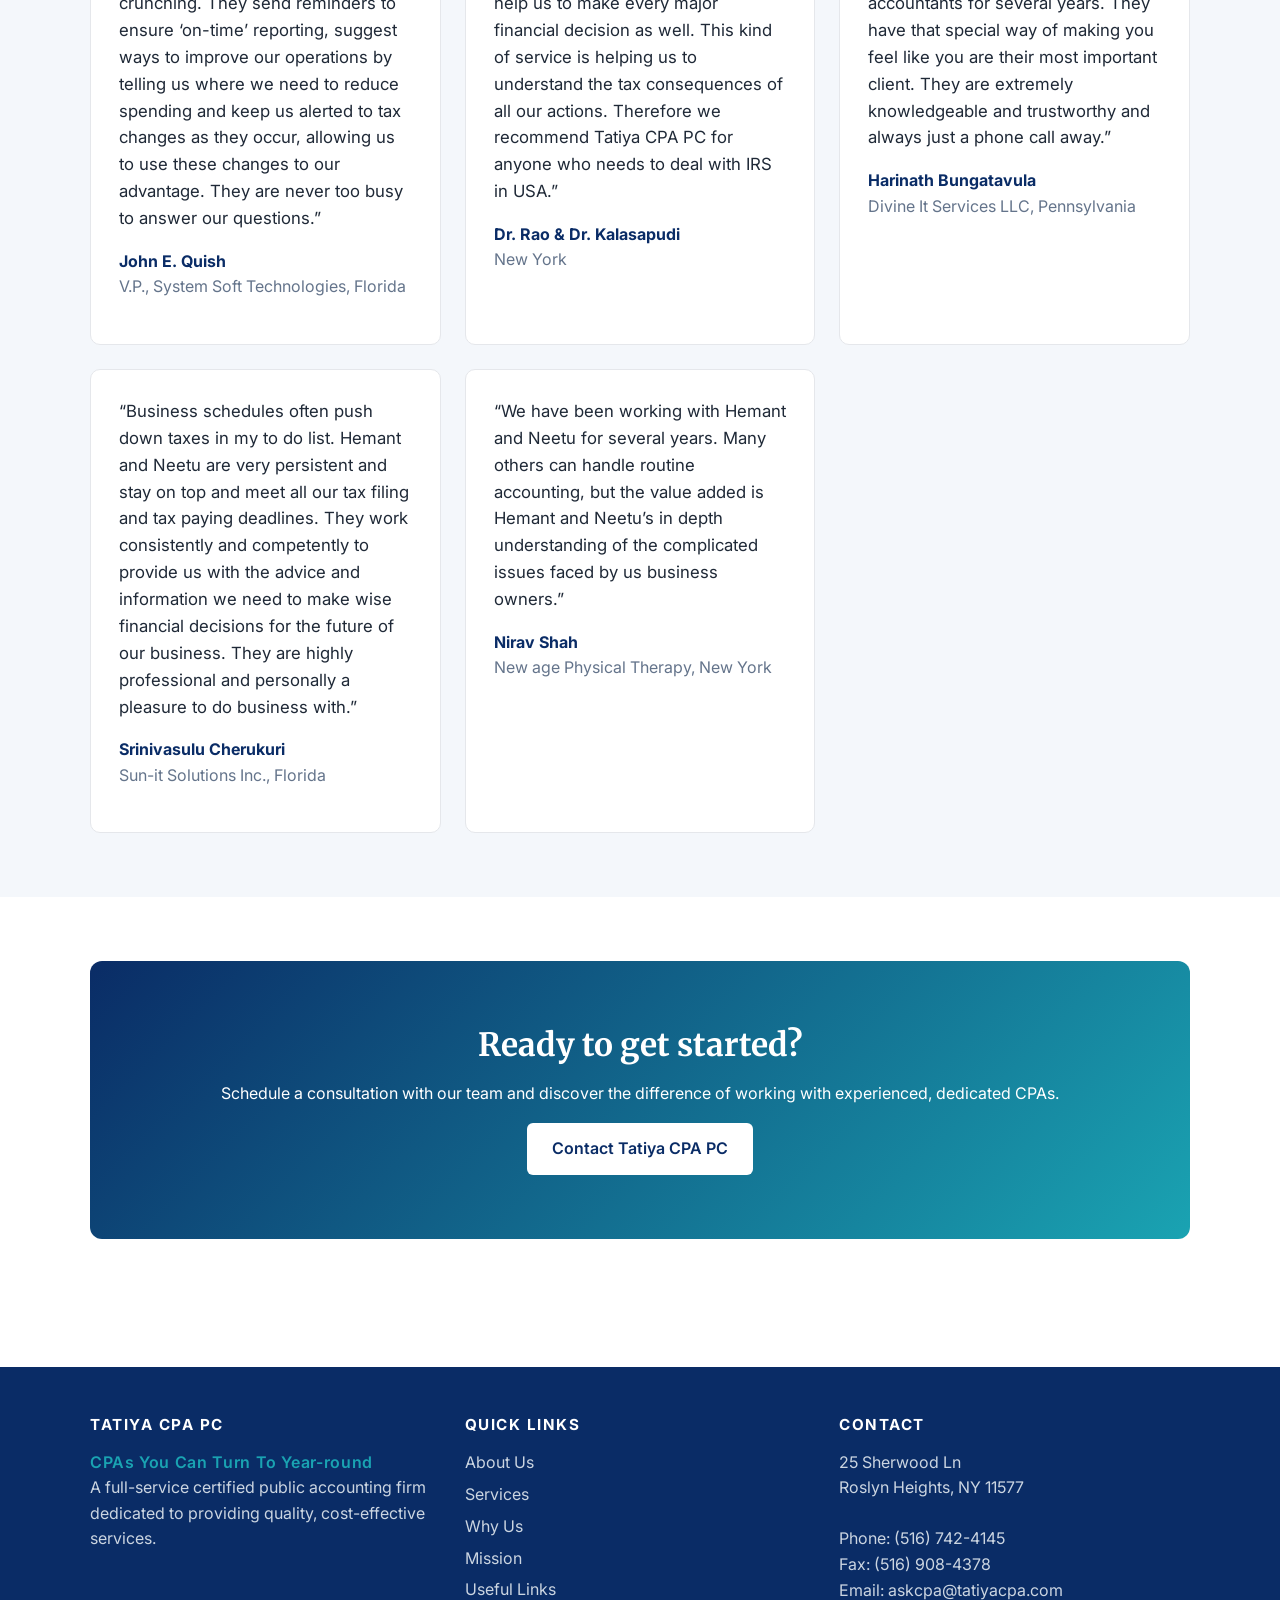
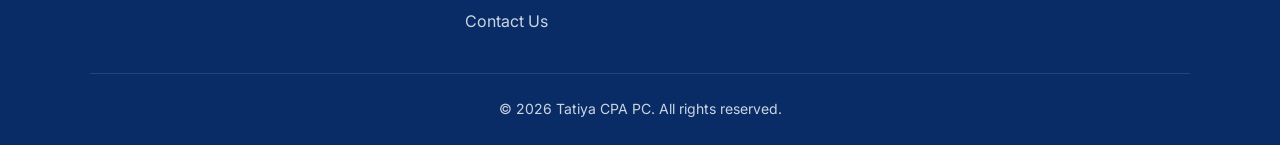
==== commit 73b88bad: "Wire up Payroll Login URL and add real client testimonials - Payroll Login: live URL https://login.a" ====
--- a/index.html
+++ b/index.html
@@ -20,7 +20,7 @@
       </div>
       <div class="topbar__logins">
         <a href="https://tatiyacpa.securefilepro.com/portal/" target="_blank" rel="noopener">Client Login</a>
-        <a href="/log-in.html">Payroll Login</a>
+        <a href="https://login.accountantsoffice.com/login?firmCode=TATIY4145" target="_blank" rel="noopener">Payroll Login</a>
       </div>
     </div>
   </div>
@@ -158,7 +158,6 @@
     </div>
   </section>
 
-  <!-- Testimonials. TODO: replace placeholder quotes/names below with the real client testimonials from the original tatiyacpa.com homepage. -->
   <section class="section section--alt">
     <div class="container">
       <div class="section-head">
@@ -168,16 +167,24 @@
       </div>
       <div class="grid grid-3">
         <article class="card">
-          <p style="font-size:1.05rem;">&ldquo;Neetu and the team at Tatiya CPA were thorough, responsive, and made what felt like a complicated tax situation simple. We've been clients for years and won't go anywhere else.&rdquo;</p>
-          <p class="muted" style="margin-top:1rem;"><strong style="color:#0a2c66;">A long-time individual client</strong></p>
-        </article>
-        <article class="card">
-          <p style="font-size:1.05rem;">&ldquo;As a multi-state business, we needed a CPA who could keep us compliant in several jurisdictions. Tatiya CPA has been our trusted partner for tax, payroll, and advisory work.&rdquo;</p>
-          <p class="muted" style="margin-top:1rem;"><strong style="color:#0a2c66;">Owner, technology consulting firm</strong></p>
-        </article>
-        <article class="card">
-          <p style="font-size:1.05rem;">&ldquo;They reviewed a long-running IRS matter that another firm couldn't resolve, identified a discrepancy, and represented us through a clean resolution. Highly recommend.&rdquo;</p>
-          <p class="muted" style="margin-top:1rem;"><strong style="color:#0a2c66;">Real estate professional</strong></p>
+          <p style="font-size:1.05rem;">&ldquo;Most accounting firms are good at putting numbers together when preparing taxes, but Neetu and Hemant go beyond number crunching. They send reminders to ensure &lsquo;on-time&rsquo; reporting, suggest ways to improve our operations by telling us where we need to reduce spending and keep us alerted to tax changes as they occur, allowing us to use these changes to our advantage. They are never too busy to answer our questions.&rdquo;</p>
+          <p class="muted" style="margin-top:1rem;"><strong style="color:#0a2c66;">John E. Quish</strong><br />V.P., System Soft Technologies, Florida</p>
+        </article>
+        <article class="card">
+          <p style="font-size:1.05rem;">&ldquo;Tatiya CPA PC has been our tax advisor and manages all our tax and financial matters for the past few years. They do not just file taxes, but help us to make every major financial decision as well. This kind of service is helping us to understand the tax consequences of all our actions. Therefore we recommend Tatiya CPA PC for anyone who needs to deal with IRS in USA.&rdquo;</p>
+          <p class="muted" style="margin-top:1rem;"><strong style="color:#0a2c66;">Dr. Rao &amp; Dr. Kalasapudi</strong><br />New York</p>
+        </article>
+        <article class="card">
+          <p style="font-size:1.05rem;">&ldquo;Even though we are based in PA, this long-distance relationship is one of our closest relationships. Hemant and Neetu have been my accountants for several years. They have that special way of making you feel like you are their most important client. They are extremely knowledgeable and trustworthy and always just a phone call away.&rdquo;</p>
+          <p class="muted" style="margin-top:1rem;"><strong style="color:#0a2c66;">Harinath Bungatavula</strong><br />Divine It Services LLC, Pennsylvania</p>
+        </article>
+        <article class="card">
+          <p style="font-size:1.05rem;">&ldquo;Business schedules often push down taxes in my to do list. Hemant and Neetu are very persistent and stay on top and meet all our tax filing and tax paying deadlines. They work consistently and competently to provide us with the advice and information we need to make wise financial decisions for the future of our business. They are highly professional and personally a pleasure to do business with.&rdquo;</p>
+          <p class="muted" style="margin-top:1rem;"><strong style="color:#0a2c66;">Srinivasulu Cherukuri</strong><br />Sun-it Solutions Inc., Florida</p>
+        </article>
+        <article class="card">
+          <p style="font-size:1.05rem;">&ldquo;We have been working with Hemant and Neetu for several years. Many others can handle routine accounting, but the value added is Hemant and Neetu&rsquo;s in depth understanding of the complicated issues faced by us business owners.&rdquo;</p>
+          <p class="muted" style="margin-top:1rem;"><strong style="color:#0a2c66;">Nirav Shah</strong><br />New age Physical Therapy, New York</p>
         </article>
       </div>
     </div>
